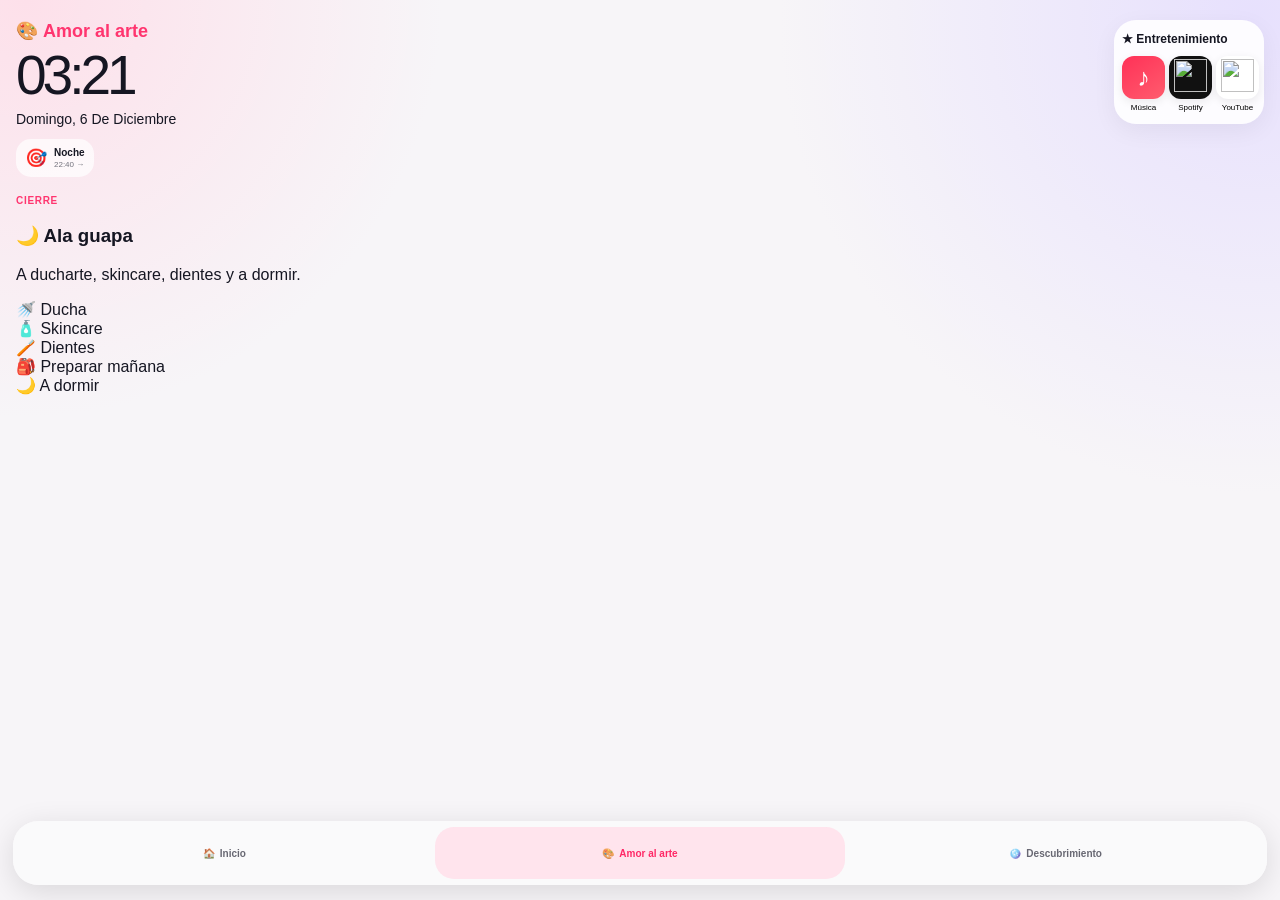
==== amor-al-arte.html @ 75adfac7 "Crear amor-al-arte.html" ====
<!DOCTYPE html>
<html lang="es">

<head>

<meta charset="UTF-8">

<meta
  name="viewport"
  content="width=device-width, initial-scale=1.0, viewport-fit=cover, user-scalable=no"
>

<meta name="apple-mobile-web-app-capable" content="yes">
<meta name="apple-mobile-web-app-status-bar-style" content="black-translucent">
<meta name="apple-mobile-web-app-title" content="Mi Inicio">

<link rel="apple-touch-icon" href="./IMG_9807.png">
<link rel="icon" type="image/png" href="./IMG_9807.png">

<link rel="stylesheet" href="./css/styles.css">

<title>Amor al arte</title>

</head>


<body>


<!-- =====================================================
     CABECERA
===================================================== -->

<header class="hero">

  <div>

    <div class="greeting">

      🎨
      <strong>
        Amor al arte
      </strong>

    </div>


    <div
      id="bigTime"
      class="big-time"
    >
      08:00
    </div>


    <div
      id="todayDate"
      class="today-date"
    ></div>


    <div class="context-row">

      <div class="context-pill">

        <span class="context-icon">
          🎯
        </span>

        <span>

          <b id="currentModeLabel">
            Trabajo
          </b>

          <small id="currentModeHours">
            08:00 – 15:00
          </small>

        </span>

      </div>

    </div>

  </div>


  <!-- ENTRETENIMIENTO -->

  <div class="entertainment-card">

    <div class="entertainment-title">
      ★ Entretenimiento
    </div>


    <div class="entertainment-grid">


      <button
        class="mini-app"
        onclick="launchDirect('music://')"
      >

        <span class="mini-icon music-icon">
          ♪
        </span>

        <small>
          Música
        </small>

      </button>


      <button
        class="mini-app"
        onclick="launchDirect('spotify://')"
      >

        <span class="mini-icon spotify-icon">

          <img
            src="https://api.iconify.design/logos/spotify-icon.svg"
          >

        </span>

        <small>
          Spotify
        </small>

      </button>


      <button
        class="mini-app"
        onclick="launchDirect('youtube://')"
      >

        <span class="mini-icon">

          <img
            src="https://api.iconify.design/logos/youtube-icon.svg"
          >

        </span>

        <small>
          YouTube
        </small>

      </button>


    </div>

  </div>

</header>


<main>


<!-- =====================================================
     TRABAJO
===================================================== -->

<section
  id="mode-work"
  class="aal-mode"
>


  <!-- FICHAJE -->

  <div
    id="clockAlert"
    class="aal-alert"
  >

    <div>

      <strong id="clockAlertTitle">
        🟢 Fichar entrada
      </strong>

      <small>
        Tiempo Jornada
      </small>

    </div>


    <button
      onclick="launchShortcut('Abrir Tiempo Jornada')"
    >
      Abrir
    </button>

  </div>


  <!-- DAILY -->

  <div
    id="dailyAlert"
    class="aal-alert purple-alert"
  >

    <div>

      <strong>
        💬 Daily en breve
      </strong>

      <small>
        09:00 · Reunión de equipo
      </small>

    </div>


    <button
      onclick="launchDirect('msteams://')"
    >
      Teams
    </button>

  </div>


  <!-- CONTADOR JORNADA -->

  <section class="aal-card">

    <div class="aal-top">

      <div>

        <div class="eyebrow">
          TRABAJO
        </div>

        <h1>
          Jornada laboral
        </h1>

      </div>


      <span class="aal-hours">
        08:00 – 15:00
      </span>

    </div>


    <div
      id="workCountdown"
      class="aal-countdown"
    >
      07:00:00
    </div>


    <div class="section-sub">
      Tiempo restante de jornada
    </div>

  </section>


  <!-- POMODORO -->

  <section class="aal-card">

    <div class="eyebrow">
      CONCENTRACIÓN
    </div>

    <h2>
      Pomodoro
    </h2>


    <div class="pomo-box">

      <div>

        <div
          id="pomoTime"
          class="pomo-big"
        >
          25:00
        </div>

        <div
          id="pomoState"
          class="section-sub"
        >
          Concentración
        </div>

      </div>


      <button
        id="pomoButton"
        class="pomo-play"
        onclick="togglePomodoro()"
      >
        ▶
      </button>

    </div>

  </section>


  <!-- APPS -->

  <section class="aal-card">

    <div class="eyebrow">
      ACCESOS
    </div>

    <h2>
      Trabajo
    </h2>


    <div class="aal-app-grid">


      <button
        onclick="launchShortcut('Abrir WhatsApp')"
      >
        <span>💬</span>
        WhatsApp
      </button>


      <button
        onclick="launchShortcut('Abrir WhatsApp Business')"
      >
        <span>🟢</span>
        WA Business
      </button>


      <button
        onclick="launchDirect('msteams://')"
      >
        <span>👥</span>
        Teams
      </button>


      <button
        onclick="launchDirect('ms-outlook://')"
      >
        <span>📧</span>
        Outlook
      </button>


      <button
        onclick="launchShortcut('Abrir Tiempo Jornada')"
      >
        <span>⏱</span>
        Jornada
      </button>


      <button
        onclick="openWeb('https://github.com')"
      >
        <span>🐙</span>
        GitHub
      </button>


      <button
        onclick="openWeb('https://chatgpt.com')"
      >
        <span>◉</span>
        ChatGPT
      </button>


      <button
        onclick="openWeb('https://www.google.com')"
      >
        <span>🧭</span>
        Safari
      </button>


    </div>

  </section>


</section>


<!-- =====================================================
     GYM
===================================================== -->

<section
  id="mode-gym"
  class="aal-mode"
>

  <section class="aal-card">

    <div class="aal-top">

      <div>

        <div class="eyebrow">
          AHORA
        </div>

        <h1>
          🏋️ Gym
        </h1>

      </div>


      <span class="aal-hours">
        15:00 – 17:00
      </span>

    </div>


    <div
      id="gymCountdown"
      class="aal-countdown"
    ></div>

  </section>


  <section class="aal-card">

    <h2>
      Lo que necesitas
    </h2>


    <div class="aal-app-grid">

      <button onclick="launchShortcut('Abrir WhatsApp')">
        <span>💬</span>
        WhatsApp
      </button>

      <button onclick="launchDirect('music://')">
        <span>🎵</span>
        Música
      </button>

      <button onclick="launchDirect('spotify://')">
        <span>🎧</span>
        Spotify
      </button>

      <button onclick="launchDirect('googledrive://')">
        <span>📁</span>
        Drive
      </button>

      <button onclick="launchDirect('googlesheets://')">
        <span>📊</span>
        Sheets
      </button>

      <button onclick="launchDirect('instagram://')">
        <span>📸</span>
        Instagram
      </button>

      <button onclick="launchDirect('tiktok://')">
        <span>🎶</span>
        TikTok
      </button>

      <button onclick="launchShortcut('Abrir My Enjoy')">
        <span>🏋️</span>
        My Enjoy
      </button>

    </div>

  </section>

</section>


<!-- =====================================================
     MI TIEMPO
===================================================== -->

<section
  id="mode-personal"
  class="aal-mode"
>

  <section class="aal-card">

    <div class="aal-top">

      <div>

        <div class="eyebrow">
          PROYECTOS
        </div>

        <h1>
          ✨ Mi tiempo
        </h1>

      </div>


      <span class="aal-hours">
        17:00 – 20:30
      </span>

    </div>


    <div
      id="personalCountdown"
      class="aal-countdown"
    ></div>


    <p class="section-sub">
      Este rato es para adelantar tus proyectos, aprender y crear.
    </p>

  </section>


  <section class="aal-card">

    <h2>
      ¿Qué quieres avanzar?
    </h2>


    <div class="project-actions">

      <button>
        💻 Proyecto digital
      </button>

      <button>
        📚 Aprender algo
      </button>

      <button>
        💡 Investigar
      </button>

      <button>
        🎨 Crear
      </button>

    </div>

  </section>

</section>


<!-- =====================================================
     OCIO
===================================================== -->

<section
  id="mode-ocio"
  class="aal-mode"
>

  <section class="aal-card">

    <div class="aal-top">

      <div>

        <div class="eyebrow">
          SIN CULPA
        </div>

        <h1>
          📱 Ocio
        </h1>

      </div>


      <span class="aal-hours">
        20:30 – 21:30
      </span>

    </div>


    <div
      id="ocioCountdown"
      class="aal-countdown"
    ></div>


    <p class="section-sub">
      Si quieres enredar, este es tu momento.
    </p>

  </section>


  <section class="aal-card">

    <h2>
      También puedes…
    </h2>


    <div class="suggestion-list">

      <div class="suggestion">
        📖 Leer un rato
      </div>

      <div class="suggestion">
        👗 Investigar moda de algún año concreto
      </div>

      <div class="suggestion">
        🌍 Descubrir algo sobre el mundo
      </div>

      <div class="suggestion">
        🎨 Hacer algo creativo
      </div>

    </div>


    <div class="strong-message">
      Y ve mentalizándote que vas a ir a andar.
      No es una elección, es una decisión.
    </div>

  </section>

</section>


<!-- =====================================================
     ANDAR
===================================================== -->

<section
  id="mode-walk"
  class="aal-mode"
>

  <section class="aal-card">

    <div class="aal-top">

      <div>

        <div class="eyebrow">
          DESCONECTA
        </div>

        <h1>
          👟 Andar
        </h1>

      </div>


      <span class="aal-hours">
        21:30 – 22:40
      </span>

    </div>


    <div
      id="walkCountdown"
      class="aal-countdown"
    ></div>

  </section>


  <section class="aal-card">

    <div class="aal-app-grid">

      <button onclick="launchDirect('strava://')">
        <span>🏃</span>
        Strava
      </button>

      <button onclick="launchDirect('music://')">
        <span>🎵</span>
        Música
      </button>

      <button onclick="launchDirect('spotify://')">
        <span>🎧</span>
        Spotify
      </button>

      <button onclick="launchShortcut('Abrir Fitness')">
        <span>⭕</span>
        Fitness
      </button>

    </div>

  </section>

</section>


<!-- =====================================================
     NOCHE
===================================================== -->

<section
  id="mode-sleep"
  class="aal-mode"
>

  <section class="aal-card">

    <div class="eyebrow">
      CIERRE
    </div>

    <h1>
      🌙 Ala guapa
    </h1>

    <p class="section-sub">
      A ducharte, skincare, dientes y a dormir.
    </p>


    <div class="night-list">

      <div>
        🚿 Ducha
      </div>

      <div>
        🧴 Skincare
      </div>

      <div>
        🪥 Dientes
      </div>

      <div>
        🎒 Preparar mañana
      </div>

      <div>
        🌙 A dormir
      </div>

    </div>

  </section>

</section>


</main>


<nav class="bottom-nav">

  <a
    href="./index.html"
    class="nav-item"
  >
    🏠
    <span>Inicio</span>
  </a>

  <a
    href="./amor-al-arte.html"
    class="nav-item active"
  >
    🎨
    <span>Amor al arte</span>
  </a>

  <a
    href="./descubrimiento.html"
    class="nav-item"
  >
    🪩
    <span>Descubrimiento</span>
  </a>

</nav>


<script>

const modes = {

  work:{
    start:480,
    end:900,
    label:"Trabajo",
    hours:"08:00 – 15:00"
  },

  gym:{
    start:900,
    end:1020,
    label:"Gym",
    hours:"15:00 – 17:00"
  },

  personal:{
    start:1020,
    end:1230,
    label:"Mi tiempo",
    hours:"17:00 – 20:30"
  },

  ocio:{
    start:1230,
    end:1290,
    label:"Ocio",
    hours:"20:30 – 21:30"
  },

  walk:{
    start:1290,
    end:1360,
    label:"Andar",
    hours:"21:30 – 22:40"
  },

  sleep:{
    start:1360,
    end:1440,
    label:"Noche",
    hours:"22:40 →"
  }

};


function getMode(){

  const now =
    new Date();

  const minutes =
    now.getHours() * 60
    +
    now.getMinutes();


  if(minutes >= 480 && minutes < 900)
    return "work";

  if(minutes >= 900 && minutes < 1020)
    return "gym";

  if(minutes >= 1020 && minutes < 1230)
    return "personal";

  if(minutes >= 1230 && minutes < 1290)
    return "ocio";

  if(minutes >= 1290 && minutes < 1360)
    return "walk";

  return "sleep";

}


function showCurrentMode(){

  document
    .querySelectorAll(
      ".aal-mode"
    )
    .forEach(
      page =>
        page.style.display =
          "none"
    );


  const mode =
    getMode();


  document.getElementById(
    "mode-" + mode
  ).style.display =
    "block";


  document.getElementById(
    "currentModeLabel"
  ).textContent =
    modes[mode].label;


  document.getElementById(
    "currentModeHours"
  ).textContent =
    modes[mode].hours;

}


function updateClock(){

  const now =
    new Date();


  bigTime.textContent =
    now.toLocaleTimeString(
      "es-ES",
      {
        hour:"2-digit",
        minute:"2-digit"
      }
    );


  todayDate.textContent =
    now.toLocaleDateString(
      "es-ES",
      {
        weekday:"long",
        day:"numeric",
        month:"long"
      }
    );

}


function countdown(
  mode,
  elementId
){

  const now =
    new Date();


  const data =
    modes[mode];


  const end =
    new Date();


  end.setHours(
    Math.floor(
      data.end / 60
    ),
    data.end % 60,
    0,
    0
  );


  const seconds =
    Math.max(
      0,
      Math.floor(
        (end - now)
        /
        1000
      )
    );


  const h =
    Math.floor(
      seconds / 3600
    );


  const m =
    Math.floor(
      (seconds % 3600)
      /
      60
    );


  const s =
    seconds % 60;


  const element =
    document.getElementById(
      elementId
    );


  if(element){

    element.textContent =

      String(h)
        .padStart(2,"0")

      +

      ":"

      +

      String(m)
        .padStart(2,"0")

      +

      ":"

      +

      String(s)
        .padStart(2,"0");

  }

}


function updateCountdowns(){

  countdown(
    "work",
    "workCountdown"
  );

  countdown(
    "gym",
    "gymCountdown"
  );

  countdown(
    "personal",
    "personalCountdown"
  );

  countdown(
    "ocio",
    "ocioCountdown"
  );

  countdown(
    "walk",
    "walkCountdown"
  );

}


function updateAlerts(){

  const now =
    new Date();

  const day =
    now.getDay();

  const minutes =
    now.getHours() * 60
    +
    now.getMinutes();


  const laboral =
    day >= 1
    &&
    day <= 5;


  const clock =
    document.getElementById(
      "clockAlert"
    );


  const daily =
    document.getElementById(
      "dailyAlert"
    );


  clock.style.display =
    "none";


  daily.style.display =
    "none";


  if(
    laboral
    &&
    minutes >= 475
    &&
    minutes <= 490
  ){

    clock.style.display =
      "flex";

    clockAlertTitle.textContent =
      "🟢 Fichar entrada";

  }


  if(
    laboral
    &&
    minutes >= 895
    &&
    minutes <= 910
  ){

    clock.style.display =
      "flex";

    clockAlertTitle.textContent =
      "🔴 Fichar salida";

  }


  if(
    laboral
    &&
    minutes >= 530
    &&
    minutes <= 570
  ){

    daily.style.display =
      "flex";

  }

}


function launchDirect(url){

  window.location.href =
    url;

}


function launchShortcut(name){

  window.location.href =

    "shortcuts://run-shortcut?name="

    +

    encodeURIComponent(name);

}


function openWeb(url){

  window.open(
    url,
    "_blank"
  );

}


/* POMODORO */

let pomoSeconds =
  25 * 60;

let pomoRunning =
  false;

let pomoInterval =
  null;


function drawPomodoro(){

  const minutes =
    Math.floor(
      pomoSeconds / 60
    );


  const seconds =
    pomoSeconds % 60;


  pomoTime.textContent =

    String(minutes)
      .padStart(2,"0")

    +

    ":"

    +

    String(seconds)
      .padStart(2,"0");

}


function togglePomodoro(){

  if(pomoRunning){

    clearInterval(
      pomoInterval
    );

    pomoRunning =
      false;

    pomoButton.textContent =
      "▶";

    return;

  }


  pomoRunning =
    true;

  pomoButton.textContent =
    "Ⅱ";


  pomoInterval =
    setInterval(
      () => {

        pomoSeconds--;

        drawPomodoro();


        if(
          pomoSeconds <= 0
        ){

          clearInterval(
            pomoInterval
          );

          pomoSeconds =
            25 * 60;

          pomoRunning =
            false;

          pomoButton.textContent =
            "▶";

          drawPomodoro();

        }

      },
      1000
    );

}


/* ARRANQUE */

updateClock();

showCurrentMode();

updateCountdowns();

updateAlerts();

drawPomodoro();


setInterval(
  () => {

    updateClock();

    showCurrentMode();

    updateCountdowns();

    updateAlerts();

  },
  1000
);

</script>

</body>

</html>
---- css/styles.css ----
:root{
  --bg:#f7f5f8;
  --card:rgba(255,255,255,.92);
  --text:#151622;
  --muted:#73737d;

  --pink:#ff356f;
  --purple:#7657ec;
  --green:#22bd7b;
  --orange:#ff7400;
  --blue:#168bd9;
}

*{
  box-sizing:border-box;
  -webkit-tap-highlight-color:transparent;
}

html,
body{
  margin:0;
  min-height:100%;
}

body{

  font-family:
    -apple-system,
    BlinkMacSystemFont,
    "SF Pro Display",
    "Helvetica Neue",
    Arial,
    sans-serif;

  color:var(--text);

  background:

    radial-gradient(
      circle at 2% 0%,
      rgba(255,218,230,.78),
      transparent 27%
    ),

    radial-gradient(
      circle at 98% 2%,
      rgba(226,218,255,.76),
      transparent 31%
    ),

    var(--bg);

  padding:
    calc(env(safe-area-inset-top) + 20px)
    16px
    calc(env(safe-area-inset-bottom) + 125px);

}

button,
input{
  font:inherit;
}


/* =====================================================
   HERO
===================================================== */

.hero{

  display:grid;

  grid-template-columns:
    minmax(0,1fr)
    150px;

  gap:12px;

  align-items:start;

  margin-bottom:18px;

}

.greeting{

  font-size:18px;

}

.greeting strong{

  color:var(--pink);

}

.big-time{

  margin-top:7px;

  font-size:55px;

  line-height:.95;

  letter-spacing:-4px;

  font-weight:520;

}

.today-date{

  margin-top:10px;

  font-size:14px;

  text-transform:capitalize;

}


/* =====================================================
   CICLO + LUNA
===================================================== */

.context-row{

  display:flex;

  gap:7px;

  margin-top:12px;

}

.context-pill{

  min-width:0;

  display:flex;

  align-items:center;

  gap:7px;

  padding:8px 9px;

  border:0;

  border-radius:15px;

  background:rgba(255,255,255,.72);

}

.context-pill span:last-child{

  min-width:0;

  display:flex;

  flex-direction:column;

  text-align:left;

}

.context-pill b{

  font-size:10px;

}

.context-pill small{

  margin-top:2px;

  color:var(--muted);

  font-size:8px;

  overflow:hidden;

  white-space:nowrap;

  text-overflow:ellipsis;

}

.context-icon{

  font-size:18px;

}


/* =====================================================
   ENTRETENIMIENTO
===================================================== */

.entertainment-card{

  padding:12px 8px;

  border-radius:22px;

  background:rgba(255,255,255,.9);

  box-shadow:
    0 7px 24px rgba(0,0,0,.055);

}

.entertainment-title{

  margin-bottom:10px;

  font-size:12px;

  font-weight:850;

}

.entertainment-grid{

  display:grid;

  grid-template-columns:
    repeat(3,1fr);

  gap:4px;

}

.mini-app{

  padding:0;

  border:0;

  background:transparent;

  text-align:center;

}

.mini-app small{

  display:block;

  margin-top:4px;

  font-size:8px;

}

.mini-icon{

  width:43px;

  height:43px;

  margin:auto;

  display:flex;

  align-items:center;

  justify-content:center;

  border-radius:12px;

  overflow:hidden;

  background:white;

  box-shadow:
    0 3px 10px rgba(0,0,0,.08);

}

.mini-icon img{

  width:88%;

  height:88%;

}

.music-icon{

  background:
    linear-gradient(
      145deg,
      #ff3157,
      #ff5c6e
    );

  color:white;

  font-size:25px;

}

.spotify-icon{

  background:#111;

}


/* =====================================================
   GENERALES
===================================================== */

.eyebrow{

  color:var(--pink);

  font-size:10px;

  font-weight:900;

  letter-spacing:.7px;

}

.section-header{

  display:flex;

  align-items:center;

  justify-content:space-between;

  gap:10px;

  margin-bottom:13px;

}

.section-header h2{

  margin:3px 0 0;

  font-size:23px;

}

.text-link{

  color:#444;

  font-size:11px;

  font-weight:800;

  text-decoration:none;

}


/* =====================================================
   CALENDARIO
===================================================== */

.calendar-layout{

  display:grid;

  grid-template-columns:
    minmax(0,1fr)
    190px;

  gap:12px;

  align-items:start;

  margin-bottom:18px;

}

.calendar-card,
.suggestions-card{

  padding:15px;

  border-radius:24px;

  background:var(--card);

  box-shadow:
    0 8px 27px rgba(0,0,0,.05);

}

.calendar-header{

  display:flex;

  justify-content:space-between;

  align-items:flex-start;

  margin-bottom:12px;

}

.calendar-header h1{

  margin:2px 0 0;

  font-size:29px;

  text-transform:capitalize;

}

.month-moon{

  color:var(--muted);

  font-size:11px;

  text-align:right;

}

.calendar-weekdays,
.calendar-grid{

  display:grid;

  grid-template-columns:
    repeat(7,1fr);

  gap:5px;

}

.calendar-weekdays span{

  padding:4px 0;

  text-align:center;

  color:#9997a0;

  font-size:9px;

  font-weight:900;

}

.calendar-day{

  position:relative;

  min-height:52px;

  padding:6px;

  border-radius:13px;

  background:#f8f7fa;

}

.calendar-day.other-month{

  opacity:.27;

}

.calendar-day.today{

  background:#111;

  color:white;

}

.day-number{

  font-size:11px;

  font-weight:850;

}

.day-events{

  margin-top:4px;

  display:flex;

  gap:2px;

  flex-wrap:wrap;

}

.day-event-icon{

  font-size:8px;

}

.moon-day{

  position:absolute;

  top:5px;

  right:5px;

  font-size:8px;

}

.calendar-legend{

  display:flex;

  flex-wrap:wrap;

  gap:9px;

  margin-top:10px;

  color:#777;

  font-size:8px;

}


/* =====================================================
   SUGERENCIAS
===================================================== */

.suggestions-card h2{

  margin:
    4px
    0
    12px;

  font-size:19px;

}

.suggestion-list{

  display:grid;

  gap:8px;

}

.suggestion{

  padding:10px;

  border-radius:15px;

  background:#faf8fb;

}

.suggestion b{

  display:block;

  font-size:11px;

}

.suggestion small{

  display:block;

  margin-top:3px;

  color:var(--muted);

  font-size:9px;

  line-height:1.35;

}


/* =====================================================
   TU DÍA
===================================================== */

.day-section{

  margin-bottom:20px;

}

.life-mode-badge{

  padding:7px 10px;

  border-radius:999px;

  background:#111;

  color:white;

  font-size:9px;

  font-weight:850;

}

.day-grid{

  display:grid;

  grid-template-columns:
    repeat(2,1fr);

  gap:11px;

}

.day-card{

  position:relative;

  min-height:125px;

  padding:14px;

  border-radius:22px;

  background:white;

  border:2px solid #eee;

}

.day-card.now{

  box-shadow:
    0 9px 26px rgba(0,0,0,.10);

}

.now-badge{

  position:absolute;

  right:9px;

  top:9px;

  padding:5px 7px;

  border-radius:999px;

  background:#111;

  color:white;

  font-size:7px;

  font-weight:900;

}

.day-hours{

  font-size:12px;

  font-weight:900;

}

.day-title{

  margin-top:8px;

  font-size:17px;

  font-weight:900;

}

.day-desc{

  margin-top:6px;

  color:var(--muted);

  font-size:10px;

}

.work{

  border-color:#ffc5d7;

}

.work .day-hours,
.work .day-title{

  color:#e93870;

}

.gym{

  border-color:#ffd1ae;

}

.gym .day-hours,
.gym .day-title{

  color:#ff6b00;

}

.personal{

  border-color:#bde9d7;

}

.personal .day-hours,
.personal .day-title{

  color:#1aa878;

}

.ocio{

  border-color:#d9ccff;

}

.ocio .day-hours,
.ocio .day-title{

  color:#7d59e5;

}

.walk{

  border-color:#bbddfb;

}

.walk .day-hours,
.walk .day-title{

  color:#1987d3;

}

.sleep{

  border-color:#c8d4ff;

}

.sleep .day-hours,
.sleep .day-title{

  color:#3451bd;

}


/* =====================================================
   DESCUBRIMIENTO
===================================================== */

.discovery-section{

  margin-bottom:20px;

}

.discovery-grid{

  display:grid;

  grid-template-columns:
    repeat(4,1fr);

  gap:9px;

}

.discovery-card{

  min-height:110px;

  padding:13px;

  display:flex;

  flex-direction:column;

  gap:5px;

  border-radius:20px;

  background:white;

  color:var(--text);

  text-decoration:none;

  box-shadow:
    0 6px 20px rgba(0,0,0,.04);

}

.discovery-card span{

  font-size:23px;

}

.discovery-card b{

  font-size:11px;

}

.discovery-card small{

  color:var(--muted);

  font-size:9px;

  line-height:1.35;

}


/* =====================================================
   CICLO SHEET
===================================================== */

.sheet-backdrop{

  position:fixed;

  inset:0;

  z-index:999;

  display:none;

  align-items:flex-end;

  background:rgba(0,0,0,.2);

}

.sheet-backdrop.show{

  display:flex;

}

.sheet{

  width:100%;

  padding:
    13px
    20px
    calc(env(safe-area-inset-bottom) + 25px);

  border-radius:
    28px
    28px
    0
    0;

  background:white;

}

.sheet-handle{

  width:45px;

  height:5px;

  margin:
    0
    auto
    15px;

  border-radius:999px;

  background:#dedde1;

}

.sheet h2{

  margin:0;

}

.muted{

  color:var(--muted);

  font-size:12px;

}

.cycle-status{

  margin-top:15px;

  padding:15px;

  border-radius:18px;

  background:#fff4f8;

}

.cycle-status small{

  color:var(--pink);

  font-size:9px;

  font-weight:900;

}

.cycle-status strong{

  display:block;

  margin-top:5px;

  font-size:18px;

}

.cycle-status p{

  margin:
    8px
    0
    0;

  color:#62616a;

  font-size:11px;

  line-height:1.4;

}

.sheet-actions{

  display:grid;

  grid-template-columns:
    1fr
    1fr;

  gap:8px;

  margin-top:12px;

}

.primary-btn,
.secondary-btn{

  padding:13px;

  border:0;

  border-radius:15px;

  font-size:11px;

  font-weight:850;

}

.primary-btn{

  background:#111;

  color:white;

}

.secondary-btn{

  background:#efedf1;

}


/* =====================================================
   NAV
===================================================== */

.bottom-nav{

  position:fixed;

  z-index:100;

  left:13px;
  right:13px;

  bottom:
    calc(
      env(safe-area-inset-bottom)
      + 15px
    );

  display:grid;

  grid-template-columns:
    repeat(3,1fr);

  gap:5px;

  padding:6px;

  border-radius:25px;

  background:rgba(250,250,251,.94);

  backdrop-filter:blur(28px);

  box-shadow:
    0 7px 31px rgba(0,0,0,.12);

}

.nav-item{

  min-height:52px;

  display:flex;

  align-items:center;

  justify-content:center;

  gap:5px;

  border-radius:19px;

  color:#686873;

  text-decoration:none;

  font-size:10px;

  font-weight:800;

}

.nav-item.active{

  background:#ffe4ed;

  color:#ff2866;

}


/* =====================================================
   MÓVIL
===================================================== */

@media(max-width:600px){

  .calendar-layout{

    grid-template-columns:1fr;

  }

  .suggestions-card{

    order:2;

  }

  .discovery-grid{

    grid-template-columns:
      repeat(2,1fr);

  }

}

@media(max-width:390px){

  body{

    padding-left:12px;

    padding-right:12px;

  }

  .hero{

    grid-template-columns:
      minmax(0,1fr)
      137px;

    gap:8px;

  }

  .big-time{

    font-size:48px;

  }

  .calendar-day{

    min-height:46px;

    padding:5px;

  }

}
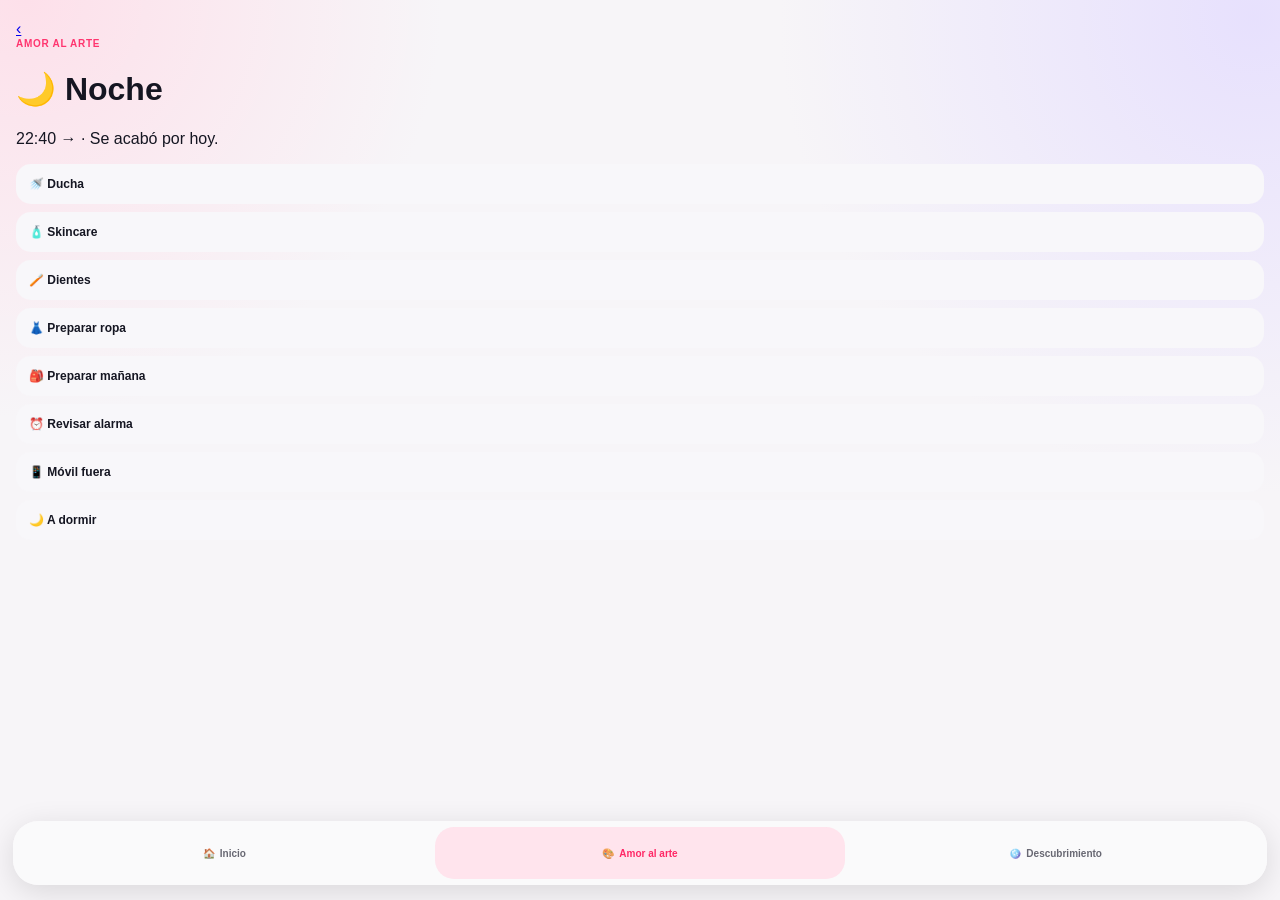
==== commit be4832e2: "Add files via upload" ====
--- a/amor-al-arte.html
+++ b/amor-al-arte.html
@@ -1,1352 +1 @@
-<!DOCTYPE html>
-<html lang="es">
-
-<head>
-
-<meta charset="UTF-8">
-
-<meta
-  name="viewport"
-  content="width=device-width, initial-scale=1.0, viewport-fit=cover, user-scalable=no"
->
-
-<meta name="apple-mobile-web-app-capable" content="yes">
-<meta name="apple-mobile-web-app-status-bar-style" content="black-translucent">
-<meta name="apple-mobile-web-app-title" content="Mi Inicio">
-
-<link rel="apple-touch-icon" href="./IMG_9807.png">
-<link rel="icon" type="image/png" href="./IMG_9807.png">
-
-<link rel="stylesheet" href="./css/styles.css">
-
-<title>Amor al arte</title>
-
-</head>
-
-
-<body>
-
-
-<!-- =====================================================
-     CABECERA
-===================================================== -->
-
-<header class="hero">
-
-  <div>
-
-    <div class="greeting">
-
-      🎨
-      <strong>
-        Amor al arte
-      </strong>
-
-    </div>
-
-
-    <div
-      id="bigTime"
-      class="big-time"
-    >
-      08:00
-    </div>
-
-
-    <div
-      id="todayDate"
-      class="today-date"
-    ></div>
-
-
-    <div class="context-row">
-
-      <div class="context-pill">
-
-        <span class="context-icon">
-          🎯
-        </span>
-
-        <span>
-
-          <b id="currentModeLabel">
-            Trabajo
-          </b>
-
-          <small id="currentModeHours">
-            08:00 – 15:00
-          </small>
-
-        </span>
-
-      </div>
-
-    </div>
-
-  </div>
-
-
-  <!-- ENTRETENIMIENTO -->
-
-  <div class="entertainment-card">
-
-    <div class="entertainment-title">
-      ★ Entretenimiento
-    </div>
-
-
-    <div class="entertainment-grid">
-
-
-      <button
-        class="mini-app"
-        onclick="launchDirect('music://')"
-      >
-
-        <span class="mini-icon music-icon">
-          ♪
-        </span>
-
-        <small>
-          Música
-        </small>
-
-      </button>
-
-
-      <button
-        class="mini-app"
-        onclick="launchDirect('spotify://')"
-      >
-
-        <span class="mini-icon spotify-icon">
-
-          <img
-            src="https://api.iconify.design/logos/spotify-icon.svg"
-          >
-
-        </span>
-
-        <small>
-          Spotify
-        </small>
-
-      </button>
-
-
-      <button
-        class="mini-app"
-        onclick="launchDirect('youtube://')"
-      >
-
-        <span class="mini-icon">
-
-          <img
-            src="https://api.iconify.design/logos/youtube-icon.svg"
-          >
-
-        </span>
-
-        <small>
-          YouTube
-        </small>
-
-      </button>
-
-
-    </div>
-
-  </div>
-
-</header>
-
-
-<main>
-
-
-<!-- =====================================================
-     TRABAJO
-===================================================== -->
-
-<section
-  id="mode-work"
-  class="aal-mode"
->
-
-
-  <!-- FICHAJE -->
-
-  <div
-    id="clockAlert"
-    class="aal-alert"
-  >
-
-    <div>
-
-      <strong id="clockAlertTitle">
-        🟢 Fichar entrada
-      </strong>
-
-      <small>
-        Tiempo Jornada
-      </small>
-
-    </div>
-
-
-    <button
-      onclick="launchShortcut('Abrir Tiempo Jornada')"
-    >
-      Abrir
-    </button>
-
-  </div>
-
-
-  <!-- DAILY -->
-
-  <div
-    id="dailyAlert"
-    class="aal-alert purple-alert"
-  >
-
-    <div>
-
-      <strong>
-        💬 Daily en breve
-      </strong>
-
-      <small>
-        09:00 · Reunión de equipo
-      </small>
-
-    </div>
-
-
-    <button
-      onclick="launchDirect('msteams://')"
-    >
-      Teams
-    </button>
-
-  </div>
-
-
-  <!-- CONTADOR JORNADA -->
-
-  <section class="aal-card">
-
-    <div class="aal-top">
-
-      <div>
-
-        <div class="eyebrow">
-          TRABAJO
-        </div>
-
-        <h1>
-          Jornada laboral
-        </h1>
-
-      </div>
-
-
-      <span class="aal-hours">
-        08:00 – 15:00
-      </span>
-
-    </div>
-
-
-    <div
-      id="workCountdown"
-      class="aal-countdown"
-    >
-      07:00:00
-    </div>
-
-
-    <div class="section-sub">
-      Tiempo restante de jornada
-    </div>
-
-  </section>
-
-
-  <!-- POMODORO -->
-
-  <section class="aal-card">
-
-    <div class="eyebrow">
-      CONCENTRACIÓN
-    </div>
-
-    <h2>
-      Pomodoro
-    </h2>
-
-
-    <div class="pomo-box">
-
-      <div>
-
-        <div
-          id="pomoTime"
-          class="pomo-big"
-        >
-          25:00
-        </div>
-
-        <div
-          id="pomoState"
-          class="section-sub"
-        >
-          Concentración
-        </div>
-
-      </div>
-
-
-      <button
-        id="pomoButton"
-        class="pomo-play"
-        onclick="togglePomodoro()"
-      >
-        ▶
-      </button>
-
-    </div>
-
-  </section>
-
-
-  <!-- APPS -->
-
-  <section class="aal-card">
-
-    <div class="eyebrow">
-      ACCESOS
-    </div>
-
-    <h2>
-      Trabajo
-    </h2>
-
-
-    <div class="aal-app-grid">
-
-
-      <button
-        onclick="launchShortcut('Abrir WhatsApp')"
-      >
-        <span>💬</span>
-        WhatsApp
-      </button>
-
-
-      <button
-        onclick="launchShortcut('Abrir WhatsApp Business')"
-      >
-        <span>🟢</span>
-        WA Business
-      </button>
-
-
-      <button
-        onclick="launchDirect('msteams://')"
-      >
-        <span>👥</span>
-        Teams
-      </button>
-
-
-      <button
-        onclick="launchDirect('ms-outlook://')"
-      >
-        <span>📧</span>
-        Outlook
-      </button>
-
-
-      <button
-        onclick="launchShortcut('Abrir Tiempo Jornada')"
-      >
-        <span>⏱</span>
-        Jornada
-      </button>
-
-
-      <button
-        onclick="openWeb('https://github.com')"
-      >
-        <span>🐙</span>
-        GitHub
-      </button>
-
-
-      <button
-        onclick="openWeb('https://chatgpt.com')"
-      >
-        <span>◉</span>
-        ChatGPT
-      </button>
-
-
-      <button
-        onclick="openWeb('https://www.google.com')"
-      >
-        <span>🧭</span>
-        Safari
-      </button>
-
-
-    </div>
-
-  </section>
-
-
-</section>
-
-
-<!-- =====================================================
-     GYM
-===================================================== -->
-
-<section
-  id="mode-gym"
-  class="aal-mode"
->
-
-  <section class="aal-card">
-
-    <div class="aal-top">
-
-      <div>
-
-        <div class="eyebrow">
-          AHORA
-        </div>
-
-        <h1>
-          🏋️ Gym
-        </h1>
-
-      </div>
-
-
-      <span class="aal-hours">
-        15:00 – 17:00
-      </span>
-
-    </div>
-
-
-    <div
-      id="gymCountdown"
-      class="aal-countdown"
-    ></div>
-
-  </section>
-
-
-  <section class="aal-card">
-
-    <h2>
-      Lo que necesitas
-    </h2>
-
-
-    <div class="aal-app-grid">
-
-      <button onclick="launchShortcut('Abrir WhatsApp')">
-        <span>💬</span>
-        WhatsApp
-      </button>
-
-      <button onclick="launchDirect('music://')">
-        <span>🎵</span>
-        Música
-      </button>
-
-      <button onclick="launchDirect('spotify://')">
-        <span>🎧</span>
-        Spotify
-      </button>
-
-      <button onclick="launchDirect('googledrive://')">
-        <span>📁</span>
-        Drive
-      </button>
-
-      <button onclick="launchDirect('googlesheets://')">
-        <span>📊</span>
-        Sheets
-      </button>
-
-      <button onclick="launchDirect('instagram://')">
-        <span>📸</span>
-        Instagram
-      </button>
-
-      <button onclick="launchDirect('tiktok://')">
-        <span>🎶</span>
-        TikTok
-      </button>
-
-      <button onclick="launchShortcut('Abrir My Enjoy')">
-        <span>🏋️</span>
-        My Enjoy
-      </button>
-
-    </div>
-
-  </section>
-
-</section>
-
-
-<!-- =====================================================
-     MI TIEMPO
-===================================================== -->
-
-<section
-  id="mode-personal"
-  class="aal-mode"
->
-
-  <section class="aal-card">
-
-    <div class="aal-top">
-
-      <div>
-
-        <div class="eyebrow">
-          PROYECTOS
-        </div>
-
-        <h1>
-          ✨ Mi tiempo
-        </h1>
-
-      </div>
-
-
-      <span class="aal-hours">
-        17:00 – 20:30
-      </span>
-
-    </div>
-
-
-    <div
-      id="personalCountdown"
-      class="aal-countdown"
-    ></div>
-
-
-    <p class="section-sub">
-      Este rato es para adelantar tus proyectos, aprender y crear.
-    </p>
-
-  </section>
-
-
-  <section class="aal-card">
-
-    <h2>
-      ¿Qué quieres avanzar?
-    </h2>
-
-
-    <div class="project-actions">
-
-      <button>
-        💻 Proyecto digital
-      </button>
-
-      <button>
-        📚 Aprender algo
-      </button>
-
-      <button>
-        💡 Investigar
-      </button>
-
-      <button>
-        🎨 Crear
-      </button>
-
-    </div>
-
-  </section>
-
-</section>
-
-
-<!-- =====================================================
-     OCIO
-===================================================== -->
-
-<section
-  id="mode-ocio"
-  class="aal-mode"
->
-
-  <section class="aal-card">
-
-    <div class="aal-top">
-
-      <div>
-
-        <div class="eyebrow">
-          SIN CULPA
-        </div>
-
-        <h1>
-          📱 Ocio
-        </h1>
-
-      </div>
-
-
-      <span class="aal-hours">
-        20:30 – 21:30
-      </span>
-
-    </div>
-
-
-    <div
-      id="ocioCountdown"
-      class="aal-countdown"
-    ></div>
-
-
-    <p class="section-sub">
-      Si quieres enredar, este es tu momento.
-    </p>
-
-  </section>
-
-
-  <section class="aal-card">
-
-    <h2>
-      También puedes…
-    </h2>
-
-
-    <div class="suggestion-list">
-
-      <div class="suggestion">
-        📖 Leer un rato
-      </div>
-
-      <div class="suggestion">
-        👗 Investigar moda de algún año concreto
-      </div>
-
-      <div class="suggestion">
-        🌍 Descubrir algo sobre el mundo
-      </div>
-
-      <div class="suggestion">
-        🎨 Hacer algo creativo
-      </div>
-
-    </div>
-
-
-    <div class="strong-message">
-      Y ve mentalizándote que vas a ir a andar.
-      No es una elección, es una decisión.
-    </div>
-
-  </section>
-
-</section>
-
-
-<!-- =====================================================
-     ANDAR
-===================================================== -->
-
-<section
-  id="mode-walk"
-  class="aal-mode"
->
-
-  <section class="aal-card">
-
-    <div class="aal-top">
-
-      <div>
-
-        <div class="eyebrow">
-          DESCONECTA
-        </div>
-
-        <h1>
-          👟 Andar
-        </h1>
-
-      </div>
-
-
-      <span class="aal-hours">
-        21:30 – 22:40
-      </span>
-
-    </div>
-
-
-    <div
-      id="walkCountdown"
-      class="aal-countdown"
-    ></div>
-
-  </section>
-
-
-  <section class="aal-card">
-
-    <div class="aal-app-grid">
-
-      <button onclick="launchDirect('strava://')">
-        <span>🏃</span>
-        Strava
-      </button>
-
-      <button onclick="launchDirect('music://')">
-        <span>🎵</span>
-        Música
-      </button>
-
-      <button onclick="launchDirect('spotify://')">
-        <span>🎧</span>
-        Spotify
-      </button>
-
-      <button onclick="launchShortcut('Abrir Fitness')">
-        <span>⭕</span>
-        Fitness
-      </button>
-
-    </div>
-
-  </section>
-
-</section>
-
-
-<!-- =====================================================
-     NOCHE
-===================================================== -->
-
-<section
-  id="mode-sleep"
-  class="aal-mode"
->
-
-  <section class="aal-card">
-
-    <div class="eyebrow">
-      CIERRE
-    </div>
-
-    <h1>
-      🌙 Ala guapa
-    </h1>
-
-    <p class="section-sub">
-      A ducharte, skincare, dientes y a dormir.
-    </p>
-
-
-    <div class="night-list">
-
-      <div>
-        🚿 Ducha
-      </div>
-
-      <div>
-        🧴 Skincare
-      </div>
-
-      <div>
-        🪥 Dientes
-      </div>
-
-      <div>
-        🎒 Preparar mañana
-      </div>
-
-      <div>
-        🌙 A dormir
-      </div>
-
-    </div>
-
-  </section>
-
-</section>
-
-
-</main>
-
-
-<nav class="bottom-nav">
-
-  <a
-    href="./index.html"
-    class="nav-item"
-  >
-    🏠
-    <span>Inicio</span>
-  </a>
-
-  <a
-    href="./amor-al-arte.html"
-    class="nav-item active"
-  >
-    🎨
-    <span>Amor al arte</span>
-  </a>
-
-  <a
-    href="./descubrimiento.html"
-    class="nav-item"
-  >
-    🪩
-    <span>Descubrimiento</span>
-  </a>
-
-</nav>
-
-
-<script>
-
-const modes = {
-
-  work:{
-    start:480,
-    end:900,
-    label:"Trabajo",
-    hours:"08:00 – 15:00"
-  },
-
-  gym:{
-    start:900,
-    end:1020,
-    label:"Gym",
-    hours:"15:00 – 17:00"
-  },
-
-  personal:{
-    start:1020,
-    end:1230,
-    label:"Mi tiempo",
-    hours:"17:00 – 20:30"
-  },
-
-  ocio:{
-    start:1230,
-    end:1290,
-    label:"Ocio",
-    hours:"20:30 – 21:30"
-  },
-
-  walk:{
-    start:1290,
-    end:1360,
-    label:"Andar",
-    hours:"21:30 – 22:40"
-  },
-
-  sleep:{
-    start:1360,
-    end:1440,
-    label:"Noche",
-    hours:"22:40 →"
-  }
-
-};
-
-
-function getMode(){
-
-  const now =
-    new Date();
-
-  const minutes =
-    now.getHours() * 60
-    +
-    now.getMinutes();
-
-
-  if(minutes >= 480 && minutes < 900)
-    return "work";
-
-  if(minutes >= 900 && minutes < 1020)
-    return "gym";
-
-  if(minutes >= 1020 && minutes < 1230)
-    return "personal";
-
-  if(minutes >= 1230 && minutes < 1290)
-    return "ocio";
-
-  if(minutes >= 1290 && minutes < 1360)
-    return "walk";
-
-  return "sleep";
-
-}
-
-
-function showCurrentMode(){
-
-  document
-    .querySelectorAll(
-      ".aal-mode"
-    )
-    .forEach(
-      page =>
-        page.style.display =
-          "none"
-    );
-
-
-  const mode =
-    getMode();
-
-
-  document.getElementById(
-    "mode-" + mode
-  ).style.display =
-    "block";
-
-
-  document.getElementById(
-    "currentModeLabel"
-  ).textContent =
-    modes[mode].label;
-
-
-  document.getElementById(
-    "currentModeHours"
-  ).textContent =
-    modes[mode].hours;
-
-}
-
-
-function updateClock(){
-
-  const now =
-    new Date();
-
-
-  bigTime.textContent =
-    now.toLocaleTimeString(
-      "es-ES",
-      {
-        hour:"2-digit",
-        minute:"2-digit"
-      }
-    );
-
-
-  todayDate.textContent =
-    now.toLocaleDateString(
-      "es-ES",
-      {
-        weekday:"long",
-        day:"numeric",
-        month:"long"
-      }
-    );
-
-}
-
-
-function countdown(
-  mode,
-  elementId
-){
-
-  const now =
-    new Date();
-
-
-  const data =
-    modes[mode];
-
-
-  const end =
-    new Date();
-
-
-  end.setHours(
-    Math.floor(
-      data.end / 60
-    ),
-    data.end % 60,
-    0,
-    0
-  );
-
-
-  const seconds =
-    Math.max(
-      0,
-      Math.floor(
-        (end - now)
-        /
-        1000
-      )
-    );
-
-
-  const h =
-    Math.floor(
-      seconds / 3600
-    );
-
-
-  const m =
-    Math.floor(
-      (seconds % 3600)
-      /
-      60
-    );
-
-
-  const s =
-    seconds % 60;
-
-
-  const element =
-    document.getElementById(
-      elementId
-    );
-
-
-  if(element){
-
-    element.textContent =
-
-      String(h)
-        .padStart(2,"0")
-
-      +
-
-      ":"
-
-      +
-
-      String(m)
-        .padStart(2,"0")
-
-      +
-
-      ":"
-
-      +
-
-      String(s)
-        .padStart(2,"0");
-
-  }
-
-}
-
-
-function updateCountdowns(){
-
-  countdown(
-    "work",
-    "workCountdown"
-  );
-
-  countdown(
-    "gym",
-    "gymCountdown"
-  );
-
-  countdown(
-    "personal",
-    "personalCountdown"
-  );
-
-  countdown(
-    "ocio",
-    "ocioCountdown"
-  );
-
-  countdown(
-    "walk",
-    "walkCountdown"
-  );
-
-}
-
-
-function updateAlerts(){
-
-  const now =
-    new Date();
-
-  const day =
-    now.getDay();
-
-  const minutes =
-    now.getHours() * 60
-    +
-    now.getMinutes();
-
-
-  const laboral =
-    day >= 1
-    &&
-    day <= 5;
-
-
-  const clock =
-    document.getElementById(
-      "clockAlert"
-    );
-
-
-  const daily =
-    document.getElementById(
-      "dailyAlert"
-    );
-
-
-  clock.style.display =
-    "none";
-
-
-  daily.style.display =
-    "none";
-
-
-  if(
-    laboral
-    &&
-    minutes >= 475
-    &&
-    minutes <= 490
-  ){
-
-    clock.style.display =
-      "flex";
-
-    clockAlertTitle.textContent =
-      "🟢 Fichar entrada";
-
-  }
-
-
-  if(
-    laboral
-    &&
-    minutes >= 895
-    &&
-    minutes <= 910
-  ){
-
-    clock.style.display =
-      "flex";
-
-    clockAlertTitle.textContent =
-      "🔴 Fichar salida";
-
-  }
-
-
-  if(
-    laboral
-    &&
-    minutes >= 530
-    &&
-    minutes <= 570
-  ){
-
-    daily.style.display =
-      "flex";
-
-  }
-
-}
-
-
-function launchDirect(url){
-
-  window.location.href =
-    url;
-
-}
-
-
-function launchShortcut(name){
-
-  window.location.href =
-
-    "shortcuts://run-shortcut?name="
-
-    +
-
-    encodeURIComponent(name);
-
-}
-
-
-function openWeb(url){
-
-  window.open(
-    url,
-    "_blank"
-  );
-
-}
-
-
-/* POMODORO */
-
-let pomoSeconds =
-  25 * 60;
-
-let pomoRunning =
-  false;
-
-let pomoInterval =
-  null;
-
-
-function drawPomodoro(){
-
-  const minutes =
-    Math.floor(
-      pomoSeconds / 60
-    );
-
-
-  const seconds =
-    pomoSeconds % 60;
-
-
-  pomoTime.textContent =
-
-    String(minutes)
-      .padStart(2,"0")
-
-    +
-
-    ":"
-
-    +
-
-    String(seconds)
-      .padStart(2,"0");
-
-}
-
-
-function togglePomodoro(){
-
-  if(pomoRunning){
-
-    clearInterval(
-      pomoInterval
-    );
-
-    pomoRunning =
-      false;
-
-    pomoButton.textContent =
-      "▶";
-
-    return;
-
-  }
-
-
-  pomoRunning =
-    true;
-
-  pomoButton.textContent =
-    "Ⅱ";
-
-
-  pomoInterval =
-    setInterval(
-      () => {
-
-        pomoSeconds--;
-
-        drawPomodoro();
-
-
-        if(
-          pomoSeconds <= 0
-        ){
-
-          clearInterval(
-            pomoInterval
-          );
-
-          pomoSeconds =
-            25 * 60;
-
-          pomoRunning =
-            false;
-
-          pomoButton.textContent =
-            "▶";
-
-          drawPomodoro();
-
-        }
-
-      },
-      1000
-    );
-
-}
-
-
-/* ARRANQUE */
-
-updateClock();
-
-showCurrentMode();
-
-updateCountdowns();
-
-updateAlerts();
-
-drawPomodoro();
-
-
-setInterval(
-  () => {
-
-    updateClock();
-
-    showCurrentMode();
-
-    updateCountdowns();
-
-    updateAlerts();
-
-  },
-  1000
-);
-
-</script>
-
-</body>
-
-</html>+<!DOCTYPE html><html><head><meta charset='UTF-8'><meta name='viewport' content='width=device-width,initial-scale=1,viewport-fit=cover'><link rel='stylesheet' href='./css/styles.css'><title>Amor al arte</title></head><body><section class='calendar-card center-card'><div style='font-size:44px'>🎨</div><h1>Amor al arte</h1><p class='muted'>Entrando en tu franja actual…</p></section><nav class="bottom-nav"><a href="./index.html" class="nav-item">🏠 <span>Inicio</span></a><a href="./amor-al-arte.html" class="nav-item">🎨 <span>Amor al arte</span></a><a href="./descubrimiento.html" class="nav-item">🪩 <span>Descubrimiento</span></a></nav><script>document.querySelectorAll('.nav-item')[1].classList.add('active');const n=new Date(),m=n.getHours()*60+n.getMinutes();let p='noche.html';if(m>=480&&m<900)p='trabajo.html';else if(m>=900&&m<1020)p='gym.html';else if(m>=1020&&m<1230)p='mi-tiempo.html';else if(m>=1230&&m<1290)p='ocio.html';else if(m>=1290&&m<1360)p='andar.html';setTimeout(()=>location.replace('./'+p),250)</script></body></html>
--- a/css/styles.css
+++ b/css/styles.css
@@ -1149,5 +1149,275 @@
     padding:5px;
 
   }
+  }
+  /* =====================================================
+   AMOR AL ARTE - PANTALLA SEGÚN HORA
+===================================================== */
+
+.aal-mode{
+  display:none;
+}
+
+.aal-card{
+
+  margin-bottom:14px;
+
+  padding:16px;
+
+  border-radius:24px;
+
+  background:rgba(255,255,255,.92);
+
+  box-shadow:
+    0 8px 27px rgba(0,0,0,.05);
+
+}
+
+.aal-top{
+
+  display:flex;
+
+  align-items:flex-start;
+
+  justify-content:space-between;
+
+  gap:10px;
+
+}
+
+.aal-top h1{
+
+  margin:4px 0 0;
+
+  font-size:27px;
+
+}
+
+.aal-hours{
+
+  padding:7px 9px;
+
+  border-radius:999px;
+
+  background:#f1eff3;
+
+  font-size:9px;
+
+  font-weight:850;
+
+}
+
+.aal-countdown{
+
+  margin-top:18px;
+
+  font-size:48px;
+
+  font-weight:500;
+
+  letter-spacing:-2px;
+
+}
+
+.aal-app-grid{
+
+  display:grid;
+
+  grid-template-columns:
+    repeat(4,1fr);
+
+  gap:9px;
+
+}
+
+.aal-app-grid button{
+
+  min-height:79px;
+
+  padding:9px 5px;
+
+  display:flex;
+
+  flex-direction:column;
+
+  align-items:center;
+
+  justify-content:center;
+
+  gap:5px;
+
+  border:0;
+
+  border-radius:17px;
+
+  background:#f8f7fa;
+
+  font-size:9px;
+
+  font-weight:800;
+
+}
+
+.aal-app-grid button span{
+
+  font-size:25px;
+
+}
+
+.aal-alert{
+
+  display:none;
+
+  align-items:center;
+
+  justify-content:space-between;
+
+  gap:10px;
+
+  margin-bottom:12px;
+
+  padding:13px;
+
+  border-radius:18px;
+
+  background:#eafaf2;
+
+}
+
+.aal-alert div:first-child{
+
+  display:flex;
+
+  flex-direction:column;
+
+}
+
+.aal-alert strong{
+
+  font-size:12px;
+
+}
+
+.aal-alert small{
+
+  margin-top:3px;
+
+  color:#777;
+
+  font-size:9px;
+
+}
+
+.aal-alert button{
+
+  padding:9px 11px;
+
+  border:0;
+
+  border-radius:12px;
+
+  background:#111;
+
+  color:white;
+
+  font-size:10px;
+
+  font-weight:850;
+
+}
+
+.purple-alert{
+
+  background:#f1edff;
+
+}
+
+.pomo-box{
+
+  display:flex;
+
+  align-items:center;
+
+  justify-content:space-between;
+
+}
+
+.pomo-big{
+
+  font-size:47px;
+
+  letter-spacing:-2px;
+
+}
+
+.pomo-play{
+
+  width:68px;
+
+  height:68px;
+
+  border:7px solid #ffdce6;
+
+  border-radius:50%;
+
+  background:white;
+
+  color:#ff356f;
+
+  font-size:24px;
+
+}
+
+.project-actions{
+
+  display:grid;
+
+  grid-template-columns:
+    repeat(2,1fr);
+
+  gap:8px;
+
+}
+
+.project-actions button{
+
+  min-height:70px;
+
+  border:0;
+
+  border-radius:17px;
+
+  background:#f7f5f8;
+
+  font-size:11px;
+
+  font-weight:800;
+
+}
+
+.night-list{
+
+  display:grid;
+
+  gap:8px;
+
+  margin-top:15px;
+
+}
+
+.night-list div{
+
+  padding:13px;
+
+  border-radius:15px;
+
+  background:#f8f7fa;
+
+  font-size:12px;
+
+  font-weight:750;
+
+
+  
 
 }
